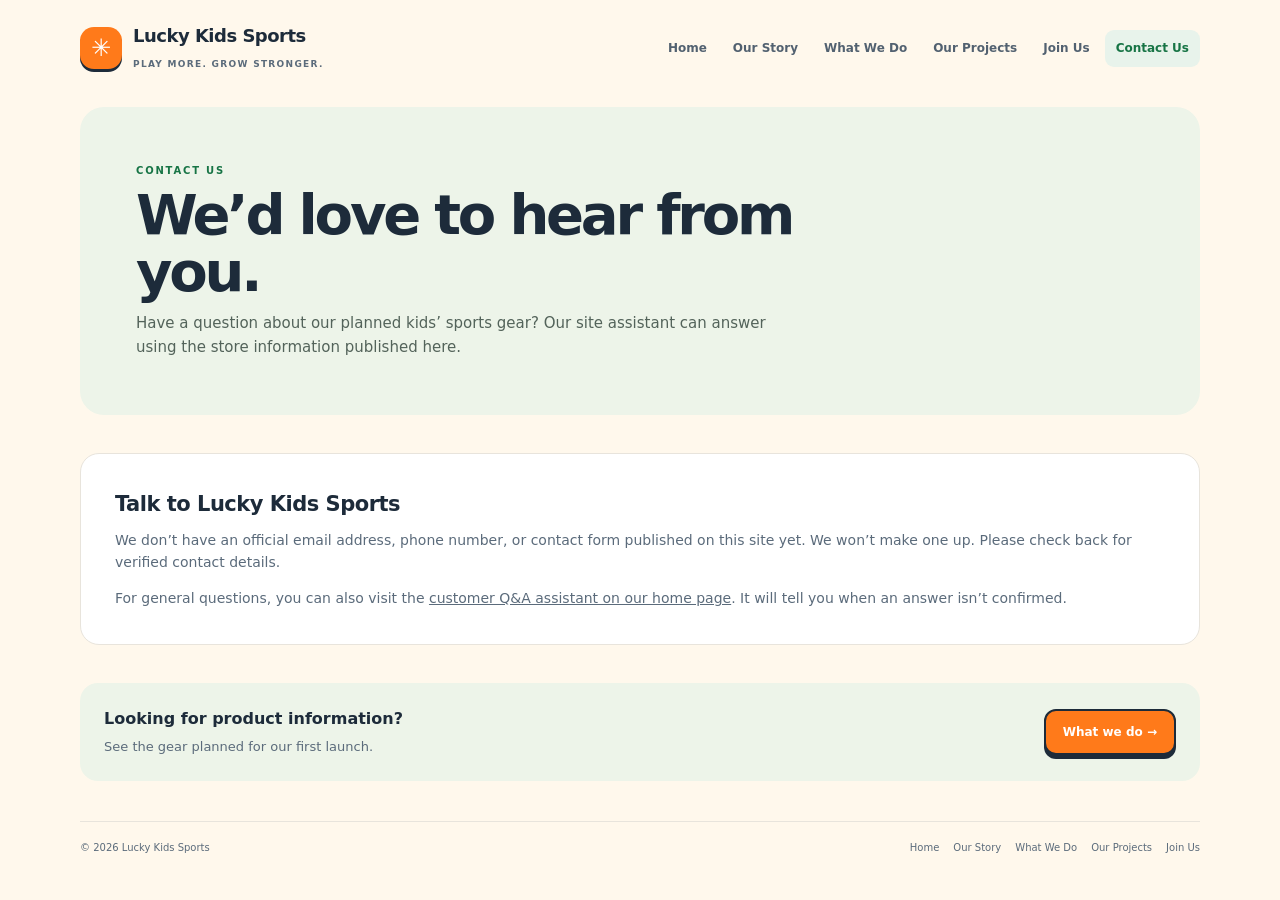
==== contact-us.html @ d302daf1 "Build Lucky Kids Sports multi-page store Co-authored-by: Copilot App <223556219+Copilot@users.norepl" ====
<!DOCTYPE html>
<html lang="en-AU">
<head>
  <meta charset="UTF-8">
  <meta name="viewport" content="width=device-width, initial-scale=1">
  <meta name="theme-color" content="#fff8ec">
  <meta name="description" content="Contact Lucky Kids Sports or ask our store assistant a question.">
  <title>Contact Us | Lucky Kids Sports</title>
  <link rel="stylesheet" href="styles.css">
  <script src="site.js" defer></script>
</head>
<body>
  <div class="site-shell">
    <header class="site-header">
      <a class="brand-link" href="index.html" aria-label="Lucky Kids Sports home"><span class="brand-mark" aria-hidden="true">✳</span><span><span class="brand-name">Lucky Kids Sports</span><br><span class="brand-note">PLAY MORE. GROW STRONGER.</span></span></a>
      <button class="menu-toggle" type="button" aria-label="Open menu" aria-expanded="false" aria-controls="siteNavigation">☰</button>
      <nav class="site-nav" id="siteNavigation" aria-label="Main navigation">
        <a href="index.html">Home</a><a href="our-story.html">Our Story</a><a href="what-we-do.html">What We Do</a><a href="our-projects.html">Our Projects</a><a href="join-us.html">Join Us</a><a href="contact-us.html">Contact Us</a>
      </nav>
    </header>
    <main class="page-main">
      <section class="page-hero"><div class="eyebrow">Contact us</div><h1>We’d love to hear from you.</h1><p>Have a question about our planned kids’ sports gear? Our site assistant can answer using the store information published here.</p></section>
      <section class="content-card section">
        <h2>Talk to Lucky Kids Sports</h2>
        <p>We don’t have an official email address, phone number, or contact form published on this site yet. We won’t make one up. Please check back for verified contact details.</p>
        <p>For general questions, you can also visit the <a href="index.html#assistant">customer Q&amp;A assistant on our home page</a>. It will tell you when an answer isn’t confirmed.</p>
      </section>
      <section class="contact-panel section"><div><strong>Looking for product information?</strong><p>See the gear planned for our first launch.</p></div><a class="button" href="what-we-do.html">What we do →</a></section>
    </main>
    <footer class="site-footer"><span>© <span class="current-year"></span> Lucky Kids Sports</span><nav class="footer-nav" aria-label="Footer navigation"><a href="index.html">Home</a><a href="our-story.html">Our Story</a><a href="what-we-do.html">What We Do</a><a href="our-projects.html">Our Projects</a><a href="join-us.html">Join Us</a></nav></footer>
  </div>
</body>
</html>
---- styles.css ----
:root {
  color-scheme: light;
  --paper: #fff8ec;
  --ink: #1d2b3a;
  --muted: #5b6b7b;
  --green: #1fa35c;
  --green-dark: #177445;
  --orange: #ff7a1a;
  --blue: #2b7de9;
  --yellow: #ffc933;
  --card: #fff;
  --line: #e8e4dc;
  --radius: 18px;
  font-family: "Trebuchet MS", "Segoe UI", system-ui, -apple-system, sans-serif;
}

* { box-sizing: border-box; }
html { scroll-behavior: smooth; }
body { margin: 0; min-height: 100vh; color: var(--ink); background: var(--paper); line-height: 1.55; }
button, input { font: inherit; }
a { color: inherit; }
.site-shell { position: relative; z-index: 1; width: min(100% - 36px, 1120px); margin: auto; }
.site-header { display: flex; justify-content: space-between; align-items: center; gap: 24px; padding: 22px 0; }
.brand-link { display: inline-flex; align-items: center; gap: 11px; color: var(--ink); text-decoration: none; }
.brand-mark { width: 42px; height: 42px; border-radius: 14px; display: grid; place-items: center; background: var(--orange); color: #fff; font-size: 24px; box-shadow: 0 3px 0 var(--ink); }
.brand-name { font-size: 18px; font-weight: 900; letter-spacing: -.5px; }
.brand-note { color: var(--muted); font-size: 9px; font-weight: 750; letter-spacing: 1.3px; }
.site-nav { display: flex; align-items: center; gap: 4px; }
.site-nav a { padding: 9px 11px; color: #526170; text-decoration: none; font-size: 12px; font-weight: 700; border-radius: 9px; white-space: nowrap; }
.site-nav a:hover, .site-nav a[aria-current="page"] { color: var(--green-dark); background: #e8f3eb; }
.menu-toggle { display: none; width: 42px; height: 42px; border: 1px solid var(--line); border-radius: 11px; background: #fff; color: var(--ink); font-size: 19px; }
.page-main { min-height: 64vh; }
.sr-only { position: absolute; width: 1px; height: 1px; padding: 0; margin: -1px; overflow: hidden; clip: rect(0, 0, 0, 0); white-space: nowrap; border: 0; }
.home-hero { position: relative; overflow: hidden; margin: 10px 0 32px; border-radius: 28px; padding: clamp(32px, 7vw, 78px); background: #edf4e9; }
.home-hero::after { content: "✳"; position: absolute; right: 7%; top: 4%; color: #dce9d8; font-size: clamp(130px, 24vw, 260px); line-height: 1; pointer-events: none; }
.hero-copy { position: relative; z-index: 1; max-width: 650px; }
.eyebrow { color: var(--green-dark); font-size: 10px; font-weight: 900; letter-spacing: 1.8px; text-transform: uppercase; }
h1, h2, h3, p { margin-top: 0; }
h1 { max-width: 700px; margin-bottom: 16px; font-size: clamp(38px, 7.4vw, 76px); line-height: 1.02; letter-spacing: -3.2px; font-weight: 900; }
h1 .highlight { color: var(--orange); }
.hero-copy p { max-width: 540px; margin-bottom: 24px; color: #53635a; font-size: clamp(15px, 2vw, 18px); }
.button-row { display: flex; flex-wrap: wrap; gap: 11px; }
.button { display: inline-flex; align-items: center; justify-content: center; gap: 8px; padding: 12px 17px; border: 2px solid var(--ink); border-radius: 12px; background: var(--orange); box-shadow: 0 4px 0 var(--ink); color: #fff; text-decoration: none; font-size: 12px; font-weight: 850; transition: transform .08s, box-shadow .08s; }
.button:hover { transform: translateY(2px); box-shadow: 0 2px 0 var(--ink); }
.button.secondary { background: #fff; color: var(--ink); }
.section { margin: 38px 0; }
.section-heading { display: flex; align-items: end; justify-content: space-between; gap: 18px; margin-bottom: 16px; }
.section-heading h2 { margin: 5px 0 0; font-size: clamp(22px, 4vw, 32px); line-height: 1.1; letter-spacing: -1px; }
.section-heading p { max-width: 430px; margin: 0; color: var(--muted); font-size: 13px; }
.feature-grid { display: grid; grid-template-columns: repeat(3, 1fr); gap: 14px; }
.feature-card { min-height: 180px; padding: 22px; background: var(--card); border: 2px solid var(--line); border-radius: var(--radius); }
.feature-card:nth-child(1) { border-color: #b7dfc4; }
.feature-card:nth-child(2) { border-color: #f3c7a6; }
.feature-card:nth-child(3) { border-color: #b8d2f3; }
.feature-icon { display: grid; place-items: center; width: 43px; height: 43px; margin-bottom: 18px; border-radius: 14px; background: #e5f3e9; color: var(--green-dark); font-size: 22px; }
.feature-card:nth-child(2) .feature-icon { background: #fff0e3; color: #bd5b17; }
.feature-card:nth-child(3) .feature-icon { background: #e8f1ff; color: #2867b5; }
.feature-card h3 { margin-bottom: 6px; font-size: 15px; }
.feature-card p { margin: 0; color: var(--muted); font-size: 12px; }
.launch-strip { display: flex; align-items: center; justify-content: space-between; gap: 20px; padding: 21px 24px; border-radius: 17px; background: var(--ink); color: #fff; }
.launch-strip p { margin: 4px 0 0; color: #d4dce4; font-size: 12px; }
.launch-strip strong { font-size: 15px; }
.launch-date { color: #ffd48f; font-size: 11px; font-weight: 800; white-space: nowrap; }
.page-hero { margin: 10px 0 26px; padding: clamp(30px, 6vw, 56px); border-radius: 24px; background: #edf4e9; }
.page-hero h1 { margin: 8px 0 12px; font-size: clamp(34px, 6vw, 56px); }
.page-hero p { max-width: 650px; margin: 0; color: #53635a; font-size: 15px; }
.content-card { padding: clamp(20px, 4vw, 34px); border: 1px solid var(--line); border-radius: 19px; background: #fff; }
.content-card h2 { margin-bottom: 10px; font-size: 21px; letter-spacing: -.5px; }
.content-card p { color: var(--muted); font-size: 14px; }
.content-card p:last-child { margin-bottom: 0; }
.project-grid { display: grid; grid-template-columns: repeat(3, 1fr); gap: 14px; }
.project-card { padding: 20px; border: 1px solid var(--line); border-radius: 16px; background: #fff; }
.project-card .project-emoji { font-size: 28px; }
.project-card h3 { margin: 11px 0 5px; font-size: 15px; }
.project-card p { margin: 0; color: var(--muted); font-size: 12px; }
.status-label { display: inline-block; margin-top: 14px; padding: 5px 9px; border-radius: 99px; background: #fff2df; color: #8a5922; font-size: 9px; font-weight: 850; text-transform: uppercase; letter-spacing: .7px; }
.contact-panel { display: grid; grid-template-columns: 1fr auto; align-items: center; gap: 20px; padding: 24px; border-radius: 18px; background: #edf4e9; }
.contact-panel p { margin: 6px 0 0; color: var(--muted); font-size: 13px; }
.signup-panel { max-width: 650px; margin: auto; padding: 26px; border: 2px solid var(--ink); border-radius: 22px; background: #fff; box-shadow: 0 6px 0 #1d2b3a20; }
.signup-panel p { color: var(--muted); font-size: 13px; }
.signup-form { display: flex; gap: 9px; }
.signup-form input { flex: 1; min-width: 0; border: 1px solid #cfd6dd; border-radius: 10px; padding: 12px; font-size: 13px; }
.signup-form button { border: 2px solid var(--ink); border-radius: 10px; background: var(--orange); color: #fff; padding: 10px 15px; font-weight: 800; box-shadow: 0 3px 0 var(--ink); cursor: pointer; }
.form-status { min-height: 20px; margin: 10px 0 0 !important; font-size: 11px !important; }
.form-status.error { color: #b2372c; }
.site-footer { display: flex; justify-content: space-between; align-items: center; gap: 18px; margin: 40px 0 20px; padding: 18px 0 0; border-top: 1px solid var(--line); color: var(--muted); font-size: 10px; }
.footer-nav { display: flex; flex-wrap: wrap; gap: 14px; }
.footer-nav a { color: var(--muted); text-decoration: none; }
.footer-nav a:hover { color: var(--green-dark); }
.customer-assistant { max-width: 760px; margin: 48px auto 42px; padding: clamp(18px, 4vw, 28px); border: 2px solid var(--ink); border-radius: 24px; background: #fff; box-shadow: 0 8px 0 #1d2b3a20; }
.assistant-heading { display: flex; justify-content: space-between; align-items: center; gap: 12px; margin-bottom: 6px; }
.assistant-heading h2 { margin: 0; font-size: 22px; }
.assistant-status { color: var(--muted); font-size: 11px; white-space: nowrap; }
.assistant-intro { margin: 5px 0 14px; color: var(--muted); font-size: 13px; }
.assistant-privacy { margin-bottom: 14px; padding: 10px 12px; border-radius: 10px; background: #f5f7f3; color: #52635a; font-size: 11px; }
.assistant-messages { display: grid; gap: 9px; min-height: 95px; max-height: 300px; overflow-y: auto; padding: 2px 2px 10px; }
.assistant-message { width: fit-content; max-width: 92%; padding: 10px 12px; border-radius: 13px 13px 13px 4px; background: #f1f4ef; font-size: 12px; line-height: 1.5; white-space: pre-wrap; overflow-wrap: anywhere; }
.assistant-message.user { margin-left: auto; border-radius: 13px 13px 4px 13px; background: #e6f2e9; }
.assistant-message.error { background: #fff0ec; color: #974d3f; }
.assistant-suggestions { display: flex; flex-wrap: wrap; gap: 7px; margin-bottom: 13px; }
.assistant-suggestion { padding: 7px 10px; border: 1px solid #d5ddd5; border-radius: 999px; background: #fff; color: var(--ink); font-size: 10px; font-weight: 650; cursor: pointer; }
.assistant-form { display: flex; gap: 9px; }
.assistant-input { flex: 1; min-width: 0; border: 1px solid #cfd6dd; border-radius: 11px; padding: 11px 12px; font: inherit; font-size: 12px; }
.assistant-send { border: 2px solid var(--ink); border-radius: 10px; padding: 8px 16px; background: var(--green); color: #fff; font-weight: 800; cursor: pointer; }
.assistant-send:disabled { opacity: .6; cursor: wait; }
.assistant-contact { margin: 10px 0 0; color: var(--muted); font-size: 10px; }
.assistant-contact a { color: var(--green-dark); font-weight: 800; }
@media (max-width: 850px) {
  .site-header { flex-wrap: wrap; }
  .menu-toggle { display: inline-grid; place-items: center; margin-left: auto; }
  .site-nav { display: none; width: 100%; padding: 7px; border: 1px solid var(--line); border-radius: 14px; background: #fff; }
  .site-nav.open { display: grid; grid-template-columns: repeat(3, minmax(0, 1fr)); }
  .site-nav a { text-align: center; white-space: normal; }
}
@media (max-width: 620px) {
  .site-shell { width: min(100% - 24px, 1120px); }
  .site-header { padding: 15px 0; }
  .brand-name { font-size: 16px; }
  .site-nav.open { grid-template-columns: repeat(2, minmax(0, 1fr)); }
  .home-hero { margin-top: 5px; border-radius: 21px; }
  h1 { letter-spacing: -1.9px; }
  .feature-grid, .project-grid { grid-template-columns: 1fr; }
  .feature-card { min-height: auto; }
  .section-heading, .launch-strip { align-items: flex-start; flex-direction: column; }
  .launch-date { white-space: normal; }
  .contact-panel { grid-template-columns: 1fr; }
  .signup-form { flex-direction: column; }
  .site-footer { align-items: flex-start; flex-direction: column; }
  .assistant-heading h2 { font-size: 18px; }
}
@media (prefers-reduced-motion: reduce) { *, *::before, *::after { scroll-behavior: auto !important; transition-duration: .01ms !important; } }
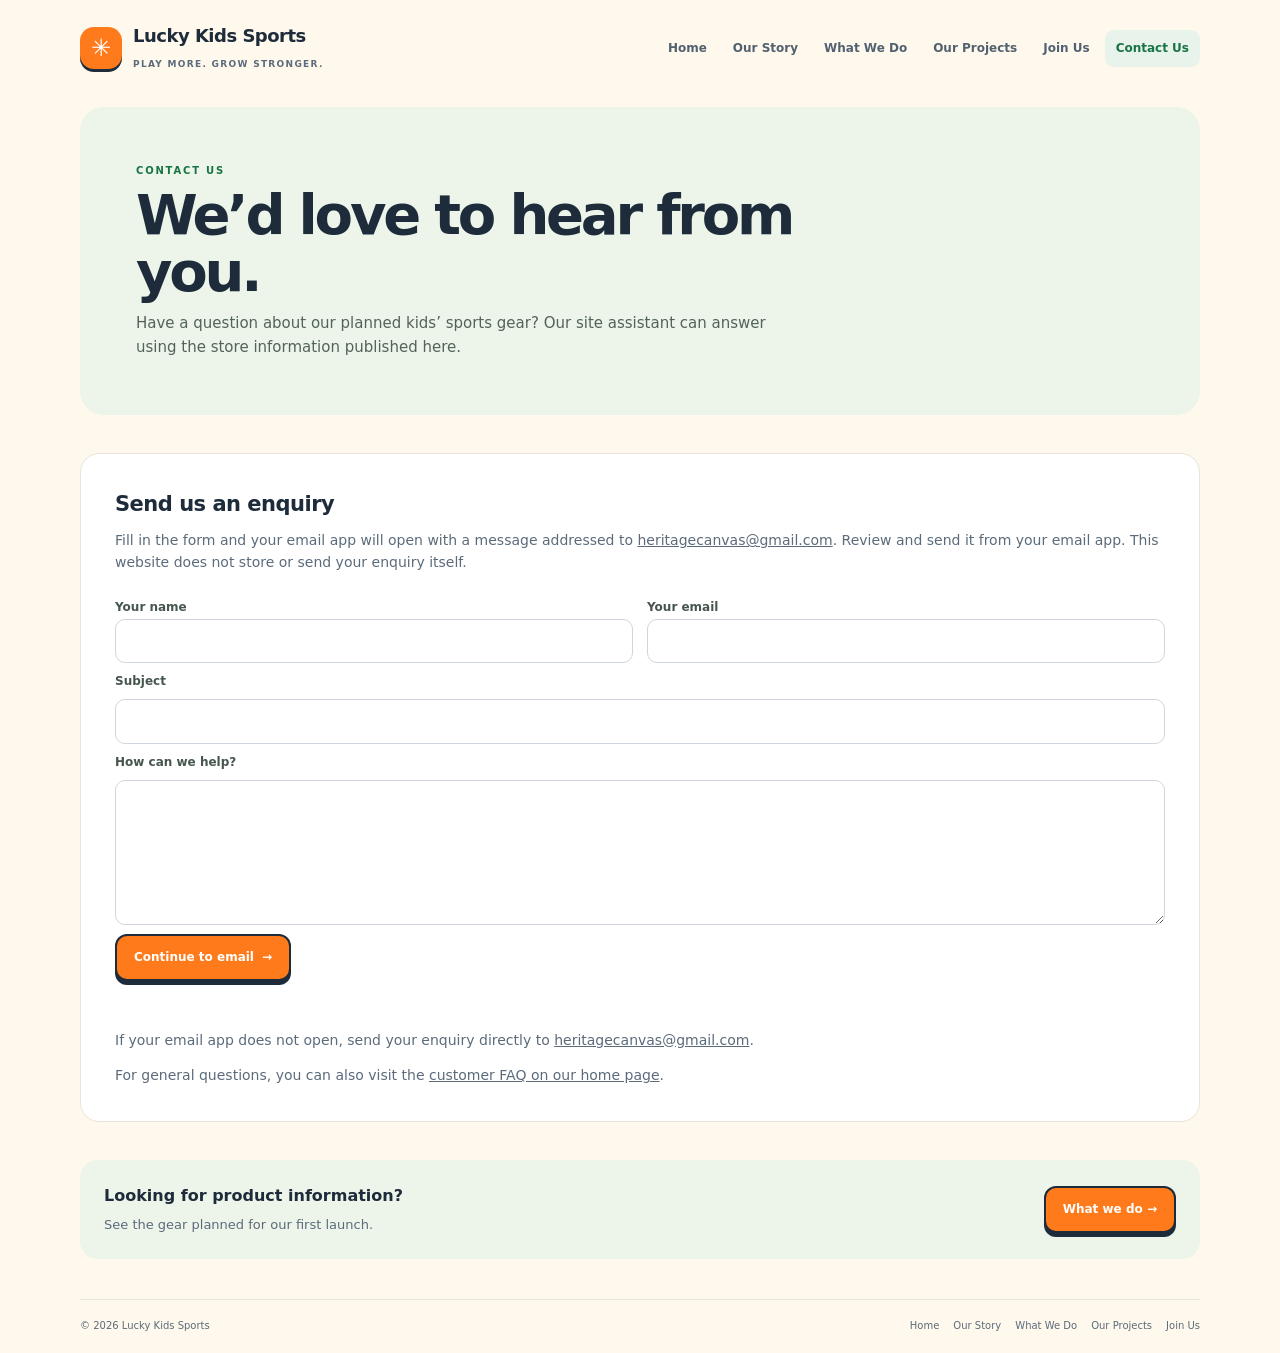
==== commit d1795d88: "Add email enquiry form to contact page Co-authored-by: Copilot App <223556219+Copilot@users.noreply." ====
--- a/contact-us.html
+++ b/contact-us.html
@@ -4,10 +4,10 @@
   <meta charset="UTF-8">
   <meta name="viewport" content="width=device-width, initial-scale=1">
   <meta name="theme-color" content="#fff8ec">
-  <meta name="description" content="Contact Lucky Kids Sports or ask our store assistant a question.">
+  <meta name="description" content="Send an enquiry to Lucky Kids Sports by email.">
   <title>Contact Us | Lucky Kids Sports</title>
   <link rel="stylesheet" href="styles.css">
-  <script src="site.js" defer></script>
+  <script src="site.js?v=20261113-contact" defer></script>
 </head>
 <body>
   <div class="site-shell">
@@ -21,9 +21,28 @@
     <main class="page-main">
       <section class="page-hero"><div class="eyebrow">Contact us</div><h1>We’d love to hear from you.</h1><p>Have a question about our planned kids’ sports gear? Our site assistant can answer using the store information published here.</p></section>
       <section class="content-card section">
-        <h2>Talk to Lucky Kids Sports</h2>
-        <p>We don’t have an official email address, phone number, or contact form published on this site yet. We won’t make one up. Please check back for verified contact details.</p>
-        <p>For general questions, you can also visit the <a href="index.html#assistant">customer Q&amp;A assistant on our home page</a>. It will tell you when an answer isn’t confirmed.</p>
+        <h2>Send us an enquiry</h2>
+        <p>Fill in the form and your email app will open with a message addressed to <a href="mailto:heritagecanvas@gmail.com">heritagecanvas@gmail.com</a>. Review and send it from your email app. This website does not store or send your enquiry itself.</p>
+        <form class="enquiry-form" id="enquiryForm">
+          <div class="enquiry-row">
+            <div>
+              <label for="enquiryName">Your name</label>
+              <input id="enquiryName" name="name" type="text" maxlength="100" autocomplete="name" required>
+            </div>
+            <div>
+              <label for="enquiryEmail">Your email</label>
+              <input id="enquiryEmail" name="email" type="email" maxlength="254" autocomplete="email" required>
+            </div>
+          </div>
+          <label for="enquirySubject">Subject</label>
+          <input id="enquirySubject" name="subject" type="text" maxlength="120" required>
+          <label for="enquiryMessage">How can we help?</label>
+          <textarea id="enquiryMessage" name="message" rows="6" maxlength="3000" required></textarea>
+          <button class="button" type="submit">Continue to email <span aria-hidden="true">→</span></button>
+          <p class="form-status" id="enquiryStatus" role="status" aria-live="polite"></p>
+        </form>
+        <p>If your email app does not open, send your enquiry directly to <a href="mailto:heritagecanvas@gmail.com">heritagecanvas@gmail.com</a>.</p>
+        <p>For general questions, you can also visit the <a href="index.html#assistant">customer FAQ on our home page</a>.</p>
       </section>
       <section class="contact-panel section"><div><strong>Looking for product information?</strong><p>See the gear planned for our first launch.</p></div><a class="button" href="what-we-do.html">What we do →</a></section>
     </main>
--- a/styles.css
+++ b/styles.css
@@ -81,6 +81,14 @@
 .signup-form { display: flex; gap: 9px; }
 .signup-form input { flex: 1; min-width: 0; border: 1px solid #cfd6dd; border-radius: 10px; padding: 12px; font-size: 13px; }
 .signup-form button { border: 2px solid var(--ink); border-radius: 10px; background: var(--orange); color: #fff; padding: 10px 15px; font-weight: 800; box-shadow: 0 3px 0 var(--ink); cursor: pointer; }
+.enquiry-form { display: grid; gap: 9px; margin: 20px 0; }
+.enquiry-row { display: grid; grid-template-columns: 1fr 1fr; gap: 14px; }
+.enquiry-form label { color: #46564d; font-size: 12px; font-weight: 800; }
+.enquiry-form input, .enquiry-form textarea { width: 100%; min-width: 0; border: 1px solid #cfd6dd; border-radius: 10px; padding: 11px 12px; background: #fff; color: var(--ink); font: inherit; font-size: 13px; }
+.enquiry-form textarea { resize: vertical; }
+.enquiry-form input:focus, .enquiry-form textarea:focus { outline: 2px solid var(--blue); outline-offset: 1px; }
+.enquiry-form .button { justify-self: start; cursor: pointer; }
+.enquiry-form .form-status { margin-top: 0 !important; }
 .form-status { min-height: 20px; margin: 10px 0 0 !important; font-size: 11px !important; }
 .form-status.error { color: #b2372c; }
 .site-footer { display: flex; justify-content: space-between; align-items: center; gap: 18px; margin: 40px 0 20px; padding: 18px 0 0; border-top: 1px solid var(--line); color: var(--muted); font-size: 10px; }
@@ -125,6 +133,7 @@
   .launch-date { white-space: normal; }
   .contact-panel { grid-template-columns: 1fr; }
   .signup-form { flex-direction: column; }
+  .enquiry-row { grid-template-columns: 1fr; gap: 9px; }
   .site-footer { align-items: flex-start; flex-direction: column; }
   .assistant-heading h2 { font-size: 18px; }
 }
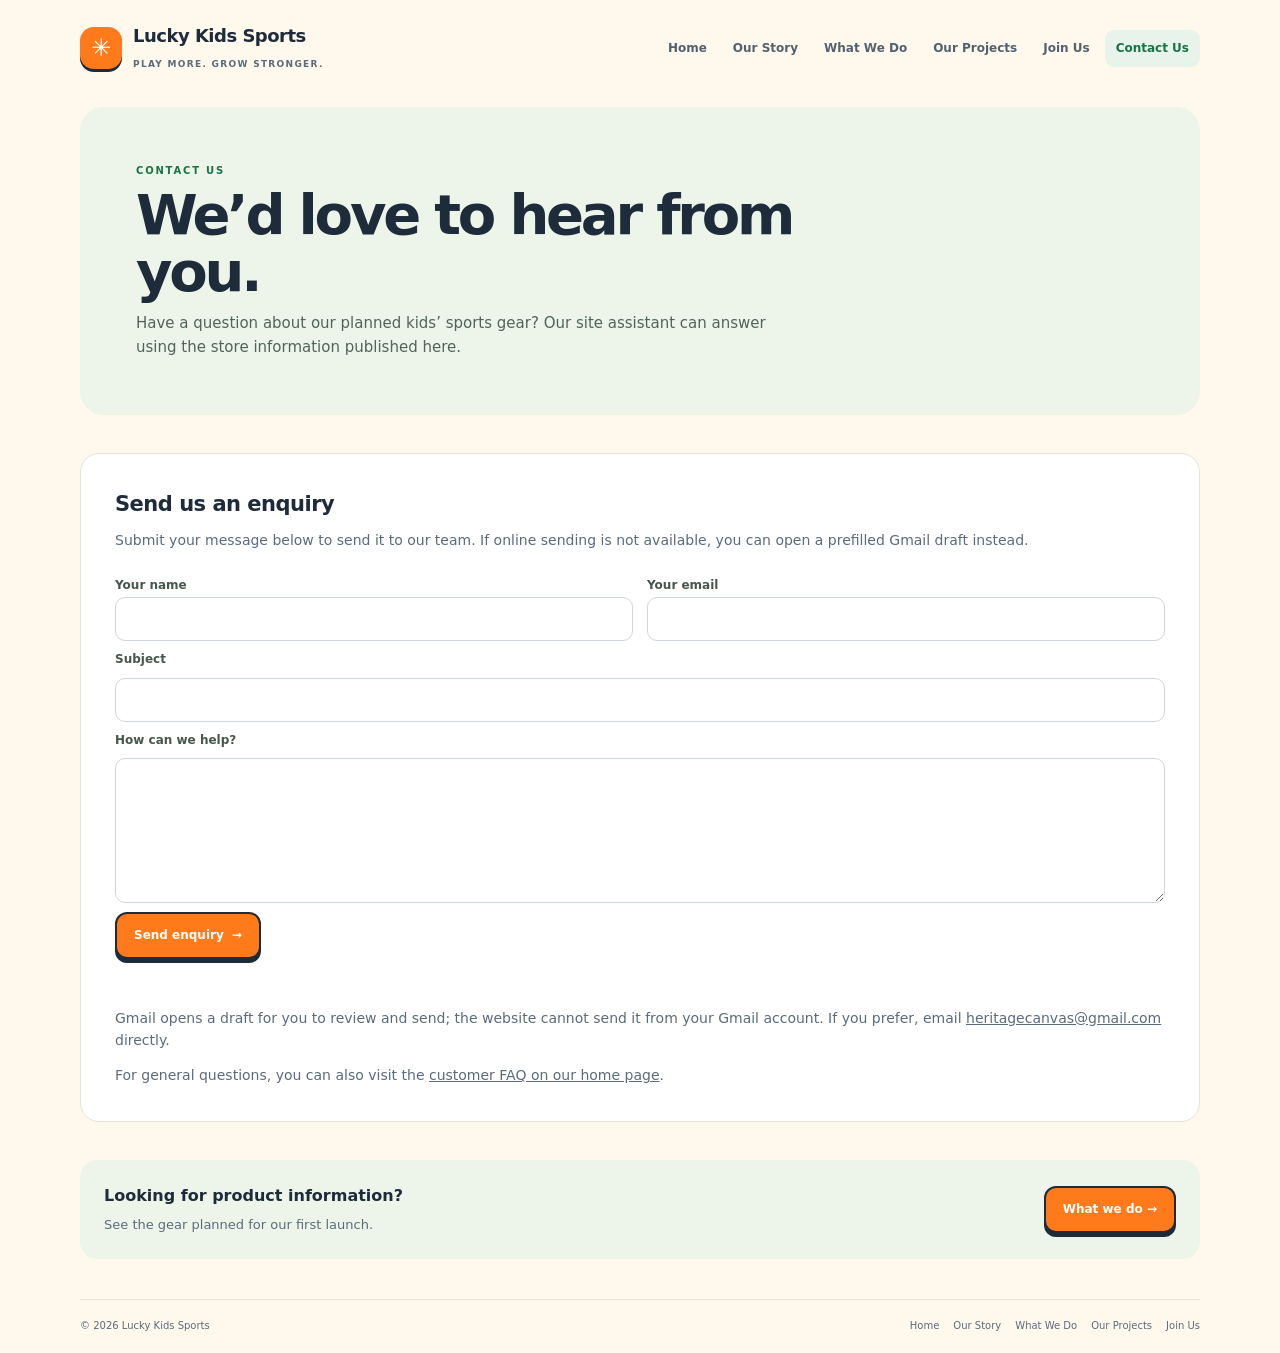
==== commit 9360e85c: "Add server enquiry and Gmail fallback Co-authored-by: Copilot App <223556219+Copilot@users.noreply.g" ====
--- a/contact-us.html
+++ b/contact-us.html
@@ -7,7 +7,7 @@
   <meta name="description" content="Send an enquiry to Lucky Kids Sports by email.">
   <title>Contact Us | Lucky Kids Sports</title>
   <link rel="stylesheet" href="styles.css">
-  <script src="site.js?v=20261113-contact" defer></script>
+  <script src="site.js?v=20261116-gmail-draft" defer></script>
 </head>
 <body>
   <div class="site-shell">
@@ -22,7 +22,7 @@
       <section class="page-hero"><div class="eyebrow">Contact us</div><h1>We’d love to hear from you.</h1><p>Have a question about our planned kids’ sports gear? Our site assistant can answer using the store information published here.</p></section>
       <section class="content-card section">
         <h2>Send us an enquiry</h2>
-        <p>Fill in the form and your email app will open with a message addressed to <a href="mailto:heritagecanvas@gmail.com">heritagecanvas@gmail.com</a>. Review and send it from your email app. This website does not store or send your enquiry itself.</p>
+        <p>Submit your message below to send it to our team. If online sending is not available, you can open a prefilled Gmail draft instead.</p>
         <form class="enquiry-form" id="enquiryForm">
           <div class="enquiry-row">
             <div>
@@ -38,10 +38,15 @@
           <input id="enquirySubject" name="subject" type="text" maxlength="120" required>
           <label for="enquiryMessage">How can we help?</label>
           <textarea id="enquiryMessage" name="message" rows="6" maxlength="3000" required></textarea>
-          <button class="button" type="submit">Continue to email <span aria-hidden="true">→</span></button>
+          <div class="form-trap" aria-hidden="true">
+            <label for="enquiryCompany">Leave this field empty</label>
+            <input id="enquiryCompany" name="company" type="text" tabindex="-1" autocomplete="off">
+          </div>
+          <button class="button" type="submit">Send enquiry <span aria-hidden="true">→</span></button>
           <p class="form-status" id="enquiryStatus" role="status" aria-live="polite"></p>
+          <a class="button secondary gmail-fallback" id="gmailFallback" href="https://mail.google.com/mail/?view=cm&amp;fs=1&amp;to=heritagecanvas%40gmail.com" target="_blank" rel="noopener noreferrer" hidden>Open Gmail draft</a>
         </form>
-        <p>If your email app does not open, send your enquiry directly to <a href="mailto:heritagecanvas@gmail.com">heritagecanvas@gmail.com</a>.</p>
+        <p>Gmail opens a draft for you to review and send; the website cannot send it from your Gmail account. If you prefer, email <a href="mailto:heritagecanvas@gmail.com">heritagecanvas@gmail.com</a> directly.</p>
         <p>For general questions, you can also visit the <a href="index.html#assistant">customer FAQ on our home page</a>.</p>
       </section>
       <section class="contact-panel section"><div><strong>Looking for product information?</strong><p>See the gear planned for our first launch.</p></div><a class="button" href="what-we-do.html">What we do →</a></section>
--- a/styles.css
+++ b/styles.css
@@ -86,8 +86,10 @@
 .enquiry-form label { color: #46564d; font-size: 12px; font-weight: 800; }
 .enquiry-form input, .enquiry-form textarea { width: 100%; min-width: 0; border: 1px solid #cfd6dd; border-radius: 10px; padding: 11px 12px; background: #fff; color: var(--ink); font: inherit; font-size: 13px; }
 .enquiry-form textarea { resize: vertical; }
+.form-trap { position: absolute; width: 1px; height: 1px; padding: 0; margin: -1px; overflow: hidden; clip: rect(0, 0, 0, 0); white-space: nowrap; border: 0; }
 .enquiry-form input:focus, .enquiry-form textarea:focus { outline: 2px solid var(--blue); outline-offset: 1px; }
 .enquiry-form .button { justify-self: start; cursor: pointer; }
+.enquiry-form .gmail-fallback[hidden] { display: none; }
 .enquiry-form .form-status { margin-top: 0 !important; }
 .form-status { min-height: 20px; margin: 10px 0 0 !important; font-size: 11px !important; }
 .form-status.error { color: #b2372c; }
